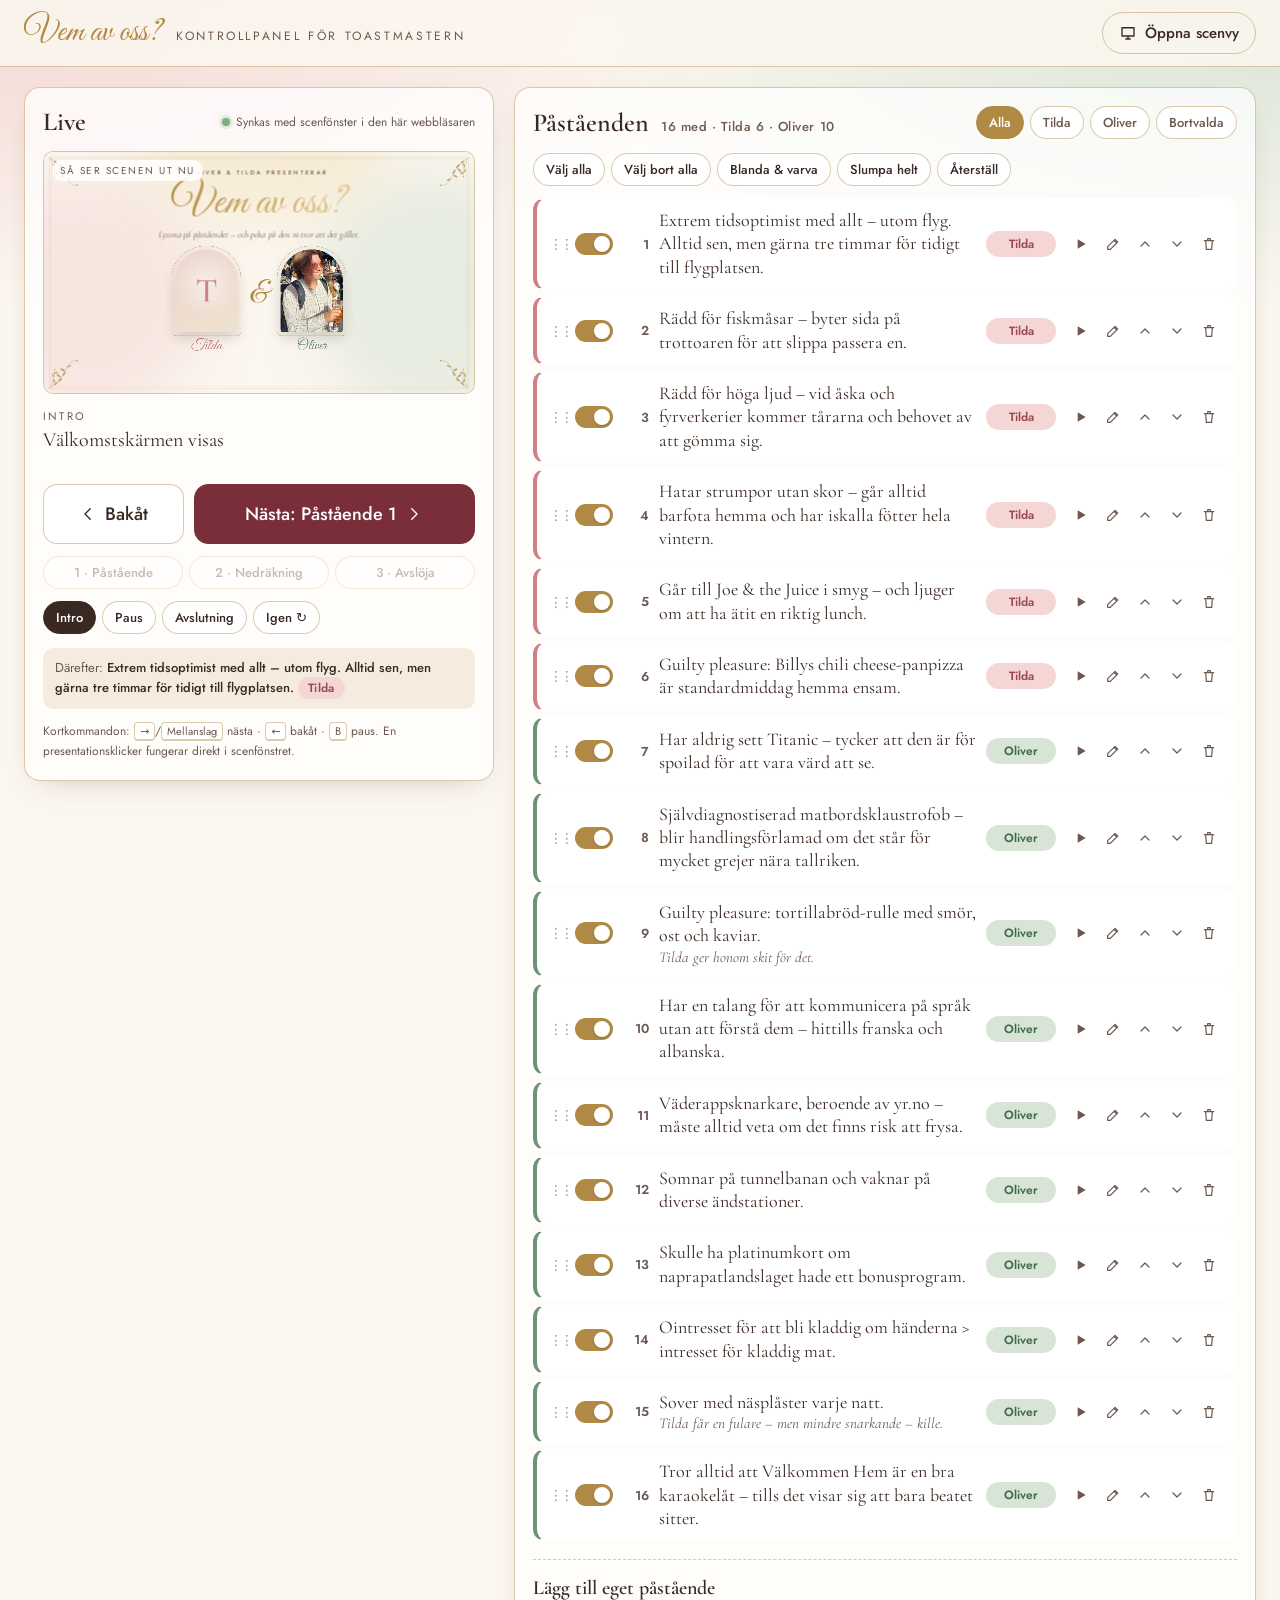
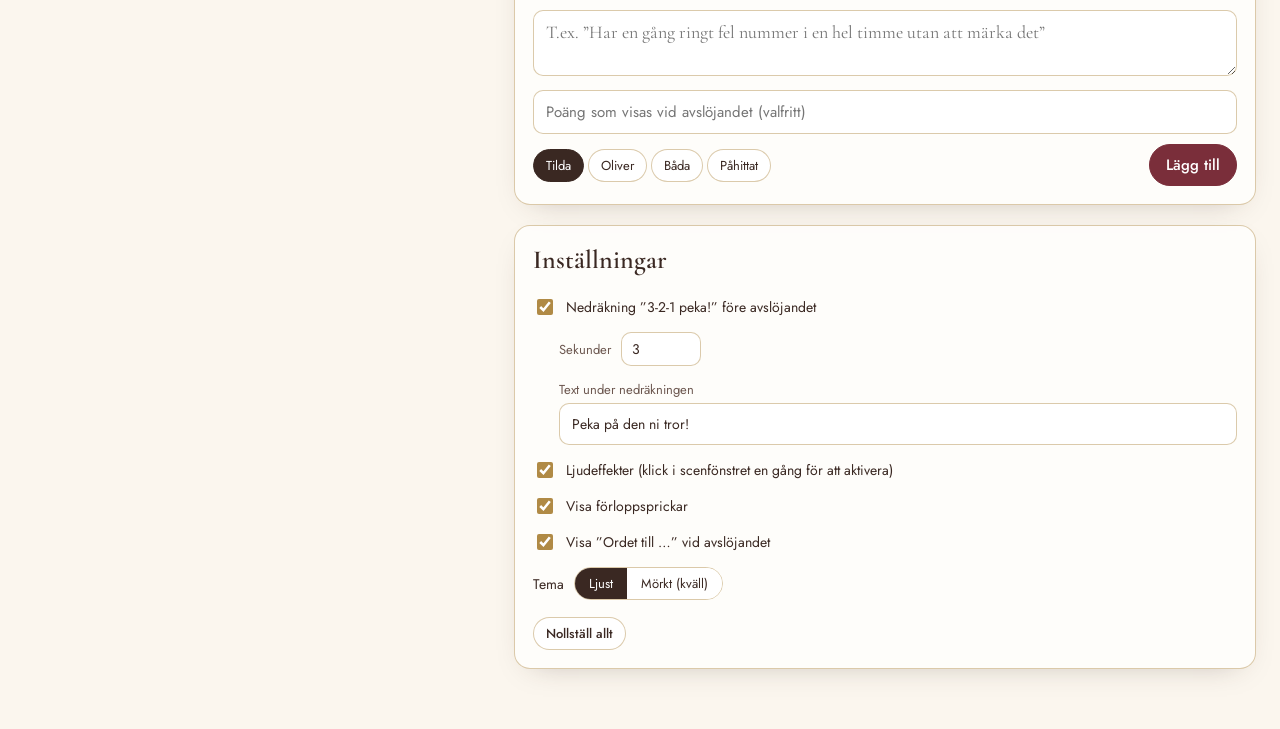
==== admin.html @ 4981a255 "Bygg bröllopsleken "Vem av oss?" med scenvy och kontrollpanel Statisk sajt utan byggsteg: - Scenvy (" ====
<!doctype html>
<html lang="sv">
<head>
  <meta charset="utf-8">
  <meta name="viewport" content="width=device-width, initial-scale=1">
  <title>Vem av oss? – Kontrollpanel</title>
  <link rel="icon" href="assets/favicon.svg" type="image/svg+xml">
  <link rel="stylesheet" href="css/base.css">
  <link rel="stylesheet" href="css/admin.css">
</head>
<body class="admin">

  <header class="bar">
    <div class="brand">
      <span class="script">Vem av oss?</span>
      <span class="sub">Kontrollpanel för toastmastern</span>
    </div>
    <div class="bar-actions">
      <button class="btn ghost" id="open-stage" title="Öppnar scenvyn i ett nytt fönster – dra det till projektorn och tryck F">
        <svg viewBox="0 0 24 24"><path d="M4 5h16v11H4zM9 20h6M12 16v4"/></svg>Öppna scenvy
      </button>
    </div>
  </header>

  <main class="layout">

    <!-- ========== Livestyrning ========== -->
    <section class="panel live">
      <div class="panel-head">
        <h2>Live</h2>
        <span class="status" id="status"></span>
      </div>

      <div class="preview-wrap" id="preview-wrap">
        <iframe id="preview" src="stage.html?preview=1" title="Förhandsvisning av scenen" tabindex="-1"></iframe>
        <span class="preview-label">Så ser scenen ut nu</span>
      </div>

      <div class="now" id="now"></div>

      <div class="controls">
        <button class="btn big" id="prev" title="Föregående (←)">
          <svg viewBox="0 0 24 24"><path d="M15 5l-7 7 7 7"/></svg>Bakåt
        </button>
        <button class="btn big primary" id="next" title="Nästa (→ eller mellanslag)">
          <span id="next-label">Nästa</span><svg viewBox="0 0 24 24"><path d="M9 5l7 7-7 7"/></svg>
        </button>
      </div>

      <div class="phases" id="phases">
        <button class="chip" data-phase="ask">1 · Påstående</button>
        <button class="chip" data-phase="vote" id="phase-vote">2 · Nedräkning</button>
        <button class="chip" data-phase="reveal">3 · Avslöja</button>
      </div>

      <div class="screens">
        <button class="btn small" data-screen="intro">Intro</button>
        <button class="btn small" id="pause-btn">Paus</button>
        <button class="btn small" data-screen="outro">Avslutning</button>
        <button class="btn small" id="replay" title="Spela upp nedräkning/konfetti igen">Igen ↻</button>
      </div>

      <div class="upnext" id="upnext"></div>

      <p class="keys">
        Kortkommandon: <kbd>→</kbd>/<kbd>Mellanslag</kbd> nästa · <kbd>←</kbd> bakåt · <kbd>B</kbd> paus.
        En presentationsklicker fungerar direkt i scenfönstret.
      </p>
    </section>

    <!-- ========== Påståenden ========== -->
    <section class="panel list-panel">
      <div class="panel-head">
        <h2>Påståenden <span class="count" id="count"></span></h2>
        <div class="filters" id="filters">
          <button class="chip on" data-filter="all">Alla</button>
          <button class="chip" data-filter="tilda">Tilda</button>
          <button class="chip" data-filter="oliver">Oliver</button>
          <button class="chip" data-filter="off">Bortvalda</button>
        </div>
      </div>

      <div class="toolbar">
        <button class="btn small" data-bulk="all-on">Välj alla</button>
        <button class="btn small" data-bulk="all-off">Välj bort alla</button>
        <button class="btn small" data-bulk="interleave" title="Slumpa ordningen men varva Tilda och Oliver">Blanda &amp; varva</button>
        <button class="btn small" data-bulk="shuffle">Slumpa helt</button>
        <button class="btn small danger" data-bulk="reset" title="Återställ listan till originalpåståendena">Återställ</button>
      </div>

      <ol class="list" id="list"></ol>

      <form class="add" id="add-form" autocomplete="off">
        <h3>Lägg till eget påstående</h3>
        <textarea id="add-text" rows="2" placeholder="T.ex. ”Har en gång ringt fel nummer i en hel timme utan att märka det”" required></textarea>
        <input id="add-punch" type="text" placeholder="Poäng som visas vid avslöjandet (valfritt)">
        <div class="add-row">
          <div class="who-picker" id="add-who">
            <label><input type="radio" name="who" value="tilda" checked><span>Tilda</span></label>
            <label><input type="radio" name="who" value="oliver"><span>Oliver</span></label>
            <label><input type="radio" name="who" value="both"><span>Båda</span></label>
            <label><input type="radio" name="who" value="none"><span>Påhittat</span></label>
          </div>
          <button class="btn primary" type="submit">Lägg till</button>
        </div>
      </form>
    </section>

    <!-- ========== Inställningar ========== -->
    <section class="panel settings">
      <div class="panel-head"><h2>Inställningar</h2></div>
      <label class="row"><input type="checkbox" data-setting="countdown"> <span>Nedräkning ”3-2-1 peka!” före avslöjandet</span></label>
      <label class="row indent"><span>Sekunder</span> <input type="number" min="1" max="10" data-setting="countdownSeconds"></label>
      <label class="row indent col"><span>Text under nedräkningen</span> <input type="text" data-setting="votePrompt"></label>
      <label class="row"><input type="checkbox" data-setting="sound"> <span>Ljudeffekter (klick i scenfönstret en gång för att aktivera)</span></label>
      <label class="row"><input type="checkbox" data-setting="showProgress"> <span>Visa förloppsprickar</span></label>
      <label class="row"><input type="checkbox" data-setting="showMicCue"> <span>Visa ”Ordet till …” vid avslöjandet</span></label>
      <div class="row">
        <span>Tema</span>
        <div class="seg" id="theme">
          <button data-theme="light">Ljust</button>
          <button data-theme="dark">Mörkt (kväll)</button>
        </div>
      </div>
      <button class="btn small danger" id="reset-all">Nollställ allt</button>
    </section>
  </main>

  <template id="row-tpl">
    <li class="item" draggable="true">
      <span class="grip" title="Dra för att flytta">⋮⋮</span>
      <label class="toggle" title="Med i showen?"><input type="checkbox"><span></span></label>
      <span class="num"></span>
      <div class="body">
        <div class="text" spellcheck="false"></div>
        <div class="punch" spellcheck="false"></div>
      </div>
      <button class="who" title="Klicka för att ändra svar"></button>
      <div class="acts">
        <button class="icon go" title="Visa på scenen nu"><svg viewBox="0 0 24 24"><path d="M7 5l12 7-12 7z"/></svg></button>
        <button class="icon edit" title="Redigera"><svg viewBox="0 0 24 24"><path d="M4 20h4L19 9l-4-4L4 16zM13.5 6.5l4 4"/></svg></button>
        <button class="icon up" title="Flytta upp"><svg viewBox="0 0 24 24"><path d="M6 15l6-6 6 6"/></svg></button>
        <button class="icon down" title="Flytta ner"><svg viewBox="0 0 24 24"><path d="M6 9l6 6 6-6"/></svg></button>
        <button class="icon del" title="Ta bort"><svg viewBox="0 0 24 24"><path d="M5 7h14M10 7V4h4v3M7 7l1 13h8l1-13"/></svg></button>
      </div>
    </li>
  </template>

  <script src="js/data.js"></script>
  <script src="js/store.js"></script>
  <script src="js/admin.js"></script>
</body>
</html>
---- css/base.css ----
/* ---------- Typsnitt (lokala, så att allt funkar utan internet) ---------- */
@font-face { font-family: 'Cormorant Garamond'; src: url('../fonts/cormorant-garamond-latin-400-normal.woff2') format('woff2'); font-weight: 400; font-style: normal; font-display: swap; }
@font-face { font-family: 'Cormorant Garamond'; src: url('../fonts/cormorant-garamond-latin-500-normal.woff2') format('woff2'); font-weight: 500; font-style: normal; font-display: swap; }
@font-face { font-family: 'Cormorant Garamond'; src: url('../fonts/cormorant-garamond-latin-600-normal.woff2') format('woff2'); font-weight: 600; font-style: normal; font-display: swap; }
@font-face { font-family: 'Cormorant Garamond'; src: url('../fonts/cormorant-garamond-latin-400-italic.woff2') format('woff2'); font-weight: 400; font-style: italic; font-display: swap; }
@font-face { font-family: 'Cormorant Garamond'; src: url('../fonts/cormorant-garamond-latin-500-italic.woff2') format('woff2'); font-weight: 500; font-style: italic; font-display: swap; }
@font-face { font-family: 'Great Vibes'; src: url('../fonts/great-vibes-latin-400-normal.woff2') format('woff2'); font-weight: 400; font-style: normal; font-display: swap; }
@font-face { font-family: 'Jost'; src: url('../fonts/jost-latin-400-normal.woff2') format('woff2'); font-weight: 400; font-style: normal; font-display: swap; }
@font-face { font-family: 'Jost'; src: url('../fonts/jost-latin-500-normal.woff2') format('woff2'); font-weight: 500; font-style: normal; font-display: swap; }
@font-face { font-family: 'Jost'; src: url('../fonts/jost-latin-600-normal.woff2') format('woff2'); font-weight: 600; font-style: normal; font-display: swap; }

/* ---------- Färger ---------- */
:root {
  --serif: 'Cormorant Garamond', 'Cormorant', Georgia, 'Times New Roman', serif;
  --script: 'Great Vibes', 'Snell Roundhand', 'Brush Script MT', cursive;
  --sans: 'Jost', 'Avenir Next', 'Segoe UI', system-ui, sans-serif;

  --ivory: #fbf6ee;
  --paper: #f5ecdf;
  --paper-2: #efe2d0;
  --ink: #3a2822;
  --ink-soft: #6d5850;
  --ink-faint: #a8958a;
  --wine: #7a2e3a;
  --gold: #b08a45;
  --gold-2: #d9bb7f;
  --gold-3: #f1dfb4;
  --line: rgba(176, 138, 69, 0.45);

  --tilda: #cf7f86;        /* rosa/blush */
  --tilda-soft: #f4d7d5;
  --oliver: #6f917a;       /* salvia/eukalyptus */
  --oliver-soft: #d8e4d6;

  --bg: var(--ivory);
  --bg-2: var(--paper);
  --text: var(--ink);
  --text-soft: var(--ink-soft);
  --accent: var(--wine);
  color-scheme: light;
}

/* Mörkt kvällstema – aktiveras från kontrollpanelen */
:root[data-theme='dark'] {
  --bg: #24121a;
  --bg-2: #341a24;
  --paper: #3a1f2a;
  --paper-2: #4a2735;
  --text: #f6ead8;
  --text-soft: #d9c3aa;
  --ink-faint: #9c8474;
  --accent: #efc9a0;
  --gold: #d6b06a;
  --gold-2: #e8cc8f;
  --gold-3: #f6e6bd;
  --line: rgba(214, 176, 106, 0.5);
  --tilda: #e39aa0;
  --tilda-soft: #5a2d38;
  --oliver: #93b79c;
  --oliver-soft: #2f4236;
  color-scheme: dark;
}

*, *::before, *::after { box-sizing: border-box; }

html, body { margin: 0; padding: 0; }

body {
  background: var(--bg);
  color: var(--text);
  font-family: var(--sans);
  -webkit-font-smoothing: antialiased;
}

button { font: inherit; color: inherit; }

.script { font-family: var(--script); font-weight: 400; }
.serif { font-family: var(--serif); }

.gold-text {
  background: linear-gradient(100deg, var(--gold) 0%, var(--gold-2) 30%, var(--gold-3) 48%, var(--gold-2) 62%, var(--gold) 100%);
  background-size: 250% 100%;
  -webkit-background-clip: text;
  background-clip: text;
  color: transparent;
}
---- css/admin.css ----
.admin {
  min-height: 100vh;
  background:
    radial-gradient(1200px 500px at 0% 0%, var(--tilda-soft), transparent 60%),
    radial-gradient(1200px 500px at 100% 0%, var(--oliver-soft), transparent 60%),
    var(--ivory);
  background-attachment: fixed;
  font-size: 15px;
}

svg { width: 18px; height: 18px; fill: none; stroke: currentColor; stroke-width: 1.8; stroke-linecap: round; stroke-linejoin: round; flex: none; }

/* ---------- Toppbar ---------- */
.bar {
  position: sticky; top: 0; z-index: 10;
  display: flex; align-items: center; justify-content: space-between; gap: 16px;
  padding: 12px 24px;
  background: color-mix(in srgb, var(--ivory) 88%, transparent);
  backdrop-filter: blur(10px);
  border-bottom: 1px solid var(--line);
}
.brand { display: flex; align-items: baseline; gap: 14px; flex-wrap: wrap; }
.brand .script { font-size: 34px; color: var(--gold); line-height: 1; }
.brand .sub { font-size: 12px; letter-spacing: .22em; text-transform: uppercase; color: var(--ink-soft); }

/* ---------- Layout ---------- */
.layout {
  display: grid;
  grid-template-columns: minmax(380px, 470px) 1fr;
  grid-template-areas: 'live list' 'live settings';
  align-items: start;
  gap: 20px;
  padding: 20px 24px 60px;
  max-width: 1500px;
  margin: 0 auto;
}
.live { grid-area: live; position: sticky; top: 84px; align-self: start; }
.list-panel { grid-area: list; }
.settings { grid-area: settings; }
@media (max-width: 940px) {
  .layout { grid-template-columns: 1fr; grid-template-areas: 'live' 'list' 'settings'; padding: 16px; }
  .live { position: static; }
}

.panel {
  background: color-mix(in srgb, #fff 72%, transparent);
  border: 1px solid var(--line);
  border-radius: 16px;
  padding: 18px;
  box-shadow: 0 10px 30px -18px rgba(58, 40, 34, .35);
}
.panel-head { display: flex; align-items: center; justify-content: space-between; gap: 12px; flex-wrap: wrap; margin-bottom: 14px; }
h2 { margin: 0; font-family: var(--serif); font-weight: 600; font-size: 26px; color: var(--ink); }
h2 .count { font-family: var(--sans); font-size: 13px; font-weight: 500; color: var(--ink-soft); margin-left: 6px; letter-spacing: .04em; }
h3 { margin: 0 0 10px; font-family: var(--serif); font-size: 20px; font-weight: 600; }

/* ---------- Knappar ---------- */
.btn {
  display: inline-flex; align-items: center; justify-content: center; gap: 8px;
  border: 1px solid var(--line);
  background: #fff;
  color: var(--ink);
  border-radius: 999px;
  padding: 9px 16px;
  font-weight: 500;
  cursor: pointer;
  transition: background .15s, border-color .15s, transform .08s, box-shadow .15s;
}
.btn:hover { border-color: var(--gold); background: var(--gold-3); }
.btn:active { transform: translateY(1px); }
.btn.primary { background: var(--wine); color: #fff; border-color: var(--wine); }
.btn.primary:hover { background: #8e3947; }
.btn.ghost { background: transparent; }
.btn.small { padding: 6px 12px; font-size: 13px; }
.btn.big { padding: 16px 20px; font-size: 18px; border-radius: 14px; }
.btn.danger:hover { background: #f6dcdc; border-color: #c46b6b; color: #8b2b2b; }
.btn.on { background: var(--ink); color: #fff; border-color: var(--ink); }

.chip {
  border: 1px solid var(--line);
  background: #fff;
  border-radius: 999px;
  padding: 6px 12px;
  font-size: 13px;
  font-weight: 500;
  cursor: pointer;
  color: var(--ink-soft);
}
.chip:hover { border-color: var(--gold); }
.chip.on { background: var(--gold); border-color: var(--gold); color: #fff; }
.chip:disabled { opacity: .4; cursor: not-allowed; }

kbd { font-family: var(--sans); font-size: 11px; border: 1px solid var(--line); border-bottom-width: 2px; border-radius: 4px; padding: 0 5px; background: #fff; }

/* ---------- Live ---------- */
.status { font-size: 12px; color: var(--ink-soft); display: inline-flex; align-items: center; gap: 6px; }
.status::before { content: ''; width: 8px; height: 8px; border-radius: 50%; background: #7bb07f; box-shadow: 0 0 0 3px #7bb07f33; }

.preview-wrap {
  position: relative;
  width: 100%;
  aspect-ratio: 16 / 9;
  border-radius: 10px;
  overflow: hidden;
  border: 1px solid var(--line);
  background: var(--ivory);
}
.preview-wrap iframe {
  position: absolute; left: 0; top: 0;
  width: 1600px; height: 900px;
  border: 0;
  transform-origin: 0 0;
  pointer-events: none;
}
.preview-label {
  position: absolute; left: 8px; top: 8px;
  font-size: 10px; letter-spacing: .15em; text-transform: uppercase;
  background: rgba(255,255,255,.85); color: var(--ink-soft);
  padding: 3px 8px; border-radius: 999px;
}

.now { margin: 14px 0 12px; min-height: 64px; }
.now .label { font-size: 11px; letter-spacing: .2em; text-transform: uppercase; color: var(--ink-soft); display: flex; gap: 8px; align-items: center; }
.now .q { font-family: var(--serif); font-size: 20px; line-height: 1.25; margin-top: 4px; }
.now .ans { display: inline-flex; align-items: center; gap: 6px; font-size: 13px; margin-top: 6px; color: var(--ink-soft); }

.controls { display: grid; grid-template-columns: 1fr 2fr; gap: 10px; }
.phases { display: flex; gap: 6px; margin-top: 12px; }
.phases .chip { flex: 1; }
.screens { display: flex; flex-wrap: wrap; gap: 6px; margin-top: 12px; }

.upnext {
  margin-top: 14px;
  padding: 10px 12px;
  border-radius: 10px;
  background: var(--paper);
  font-size: 13px;
  color: var(--ink-soft);
}
.upnext b { color: var(--ink); font-weight: 500; }
.keys { font-size: 12px; color: var(--ink-soft); margin: 12px 0 0; line-height: 1.7; }

/* Svarsetikett */
.tag { display: inline-flex; align-items: center; border-radius: 999px; padding: 2px 10px; font-size: 12px; font-weight: 600; letter-spacing: .03em; }
.tag.tilda  { background: var(--tilda-soft);  color: #9b4a52; }
.tag.oliver { background: var(--oliver-soft); color: #3f6a4c; }
.tag.both   { background: var(--gold-3); color: #7a5a1f; }
.tag.none   { background: #e9e2dc; color: #6a5a52; }

/* ---------- Lista ---------- */
.filters { display: flex; gap: 6px; flex-wrap: wrap; }
.toolbar { display: flex; gap: 6px; flex-wrap: wrap; margin-bottom: 12px; }

.list { list-style: none; margin: 0; padding: 0; display: flex; flex-direction: column; gap: 6px; }
.item {
  display: grid;
  grid-template-columns: 16px 38px 26px 1fr auto auto;
  align-items: center;
  gap: 10px;
  padding: 10px 12px;
  border-radius: 12px;
  background: #fff;
  border: 1px solid transparent;
  border-left: 4px solid var(--c, var(--line));
  transition: background .15s, opacity .15s, border-color .15s;
}
.item[data-who='tilda']  { --c: var(--tilda); }
.item[data-who='oliver'] { --c: var(--oliver); }
.item[data-who='both']   { --c: var(--gold); }
.item[data-who='none']   { --c: #b9aca3; }
.item:hover { border-color: var(--line); border-left-color: var(--c); }
.item.off { opacity: .45; background: transparent; }
.item.off .num { visibility: hidden; }
.item.live { background: var(--gold-3); border-color: var(--gold); border-left-color: var(--c); box-shadow: 0 0 0 2px var(--gold-2); }
.item.done:not(.live) .text { color: var(--ink-soft); }
.item.done:not(.live) .num::after { content: ' ✓'; color: #7bb07f; }
.item.dragging { opacity: .3; }
.item.drop-before { box-shadow: 0 -3px 0 var(--gold); }

.grip { cursor: grab; color: var(--ink-faint); letter-spacing: -3px; font-size: 14px; user-select: none; }
.num { font-size: 13px; font-weight: 600; color: var(--ink-soft); text-align: right; white-space: nowrap; }
.body { min-width: 0; }
.text { font-family: var(--serif); font-size: 18px; line-height: 1.3; outline: none; border-radius: 6px; }
.punch { font-family: var(--serif); font-style: italic; font-size: 15px; color: var(--ink-soft); outline: none; border-radius: 6px; }
.punch:empty { display: none; }
.item.editing .punch:empty { display: block; }
.item.editing .punch:empty::before { content: 'Poäng vid avslöjandet (valfritt)'; color: var(--ink-faint); }
.item.editing .text, .item.editing .punch { background: var(--ivory); box-shadow: 0 0 0 1px var(--gold); padding: 2px 6px; margin: 2px 0; }

.who {
  border: 0; cursor: pointer;
  border-radius: 999px;
  padding: 4px 12px;
  font-size: 12px; font-weight: 600;
  min-width: 70px;
}
.who[data-who='tilda']  { background: var(--tilda-soft);  color: #9b4a52; }
.who[data-who='oliver'] { background: var(--oliver-soft); color: #3f6a4c; }
.who[data-who='both']   { background: var(--gold-3); color: #7a5a1f; }
.who[data-who='none']   { background: #e9e2dc; color: #6a5a52; }

.acts { display: flex; gap: 2px; }
.icon {
  width: 30px; height: 30px;
  display: grid; place-items: center;
  border: 0; background: transparent; border-radius: 8px;
  color: var(--ink-soft); cursor: pointer;
}
.icon:hover { background: var(--paper); color: var(--ink); }
.icon.go:hover { background: var(--wine); color: #fff; }
.icon.del:hover { background: #f6dcdc; color: #8b2b2b; }
.icon svg { width: 16px; height: 16px; }
.icon.go svg { fill: currentColor; stroke: none; }
.item.editing .icon.edit { background: var(--gold); color: #fff; }

/* Av/på-knapp */
.toggle { position: relative; width: 38px; height: 22px; cursor: pointer; }
.toggle input { position: absolute; opacity: 0; }
.toggle span { position: absolute; inset: 0; border-radius: 999px; background: #d9cfc6; transition: background .2s; }
.toggle span::after { content: ''; position: absolute; left: 3px; top: 3px; width: 16px; height: 16px; border-radius: 50%; background: #fff; box-shadow: 0 1px 2px rgba(0,0,0,.2); transition: transform .2s var(--ease, ease); }
.toggle input:checked + span { background: var(--gold); }
.toggle input:checked + span::after { transform: translateX(16px); }
.toggle input:focus-visible + span { outline: 2px solid var(--wine); outline-offset: 2px; }

@media (max-width: 640px) {
  .item { grid-template-columns: 38px 1fr auto; grid-template-areas: 'tog body who' 'tog acts acts'; }
  .grip, .num { display: none; }
  .toggle { grid-area: tog; }
  .body { grid-area: body; }
  .who { grid-area: who; }
  .acts { grid-area: acts; justify-content: flex-end; }
}

/* Lägg till */
.add { margin-top: 18px; padding-top: 16px; border-top: 1px dashed var(--line); }
.add textarea, .add input[type=text], .settings input[type=text], .settings input[type=number] {
  width: 100%;
  font: inherit;
  border: 1px solid var(--line);
  border-radius: 10px;
  padding: 10px 12px;
  background: #fff;
  color: var(--ink);
}
.add textarea { font-family: var(--serif); font-size: 18px; resize: vertical; }
.add input[type=text] { margin-top: 8px; }
.add textarea:focus, .add input:focus, .settings input:focus { outline: 2px solid var(--gold-2); border-color: var(--gold); }
.add-row { display: flex; justify-content: space-between; align-items: center; gap: 10px; margin-top: 10px; flex-wrap: wrap; }

.who-picker { display: flex; gap: 4px; flex-wrap: wrap; }
.who-picker input { position: absolute; opacity: 0; }
.who-picker span { display: inline-block; border: 1px solid var(--line); border-radius: 999px; padding: 6px 12px; font-size: 13px; cursor: pointer; background: #fff; }
.who-picker input:checked + span { background: var(--ink); color: #fff; border-color: var(--ink); }
.who-picker input:focus-visible + span { outline: 2px solid var(--gold); }

/* ---------- Inställningar ---------- */
.settings .row { display: flex; align-items: center; gap: 10px; padding: 7px 0; font-size: 14px; }
.settings .row.indent { padding-left: 26px; }
.settings .row.col { flex-direction: column; align-items: stretch; gap: 4px; }
.settings .row.indent span { color: var(--ink-soft); font-size: 13px; }
.settings input[type=number] { width: 80px; padding: 6px 10px; }
.settings input[type=checkbox] { width: 16px; height: 16px; accent-color: var(--gold); }
.settings #reset-all { margin-top: 10px; }
.seg { display: inline-flex; border: 1px solid var(--line); border-radius: 999px; overflow: hidden; }
.seg button { border: 0; background: #fff; padding: 6px 14px; font-size: 13px; cursor: pointer; }
.seg button.on { background: var(--ink); color: #fff; }

.toast {
  position: fixed; left: 50%; bottom: 24px; transform: translate(-50%, 20px);
  background: var(--ink); color: #fff; padding: 10px 18px; border-radius: 999px; font-size: 14px;
  opacity: 0; transition: all .25s ease; pointer-events: none; z-index: 50;
}
.toast.on { opacity: 1; transform: translate(-50%, 0); }
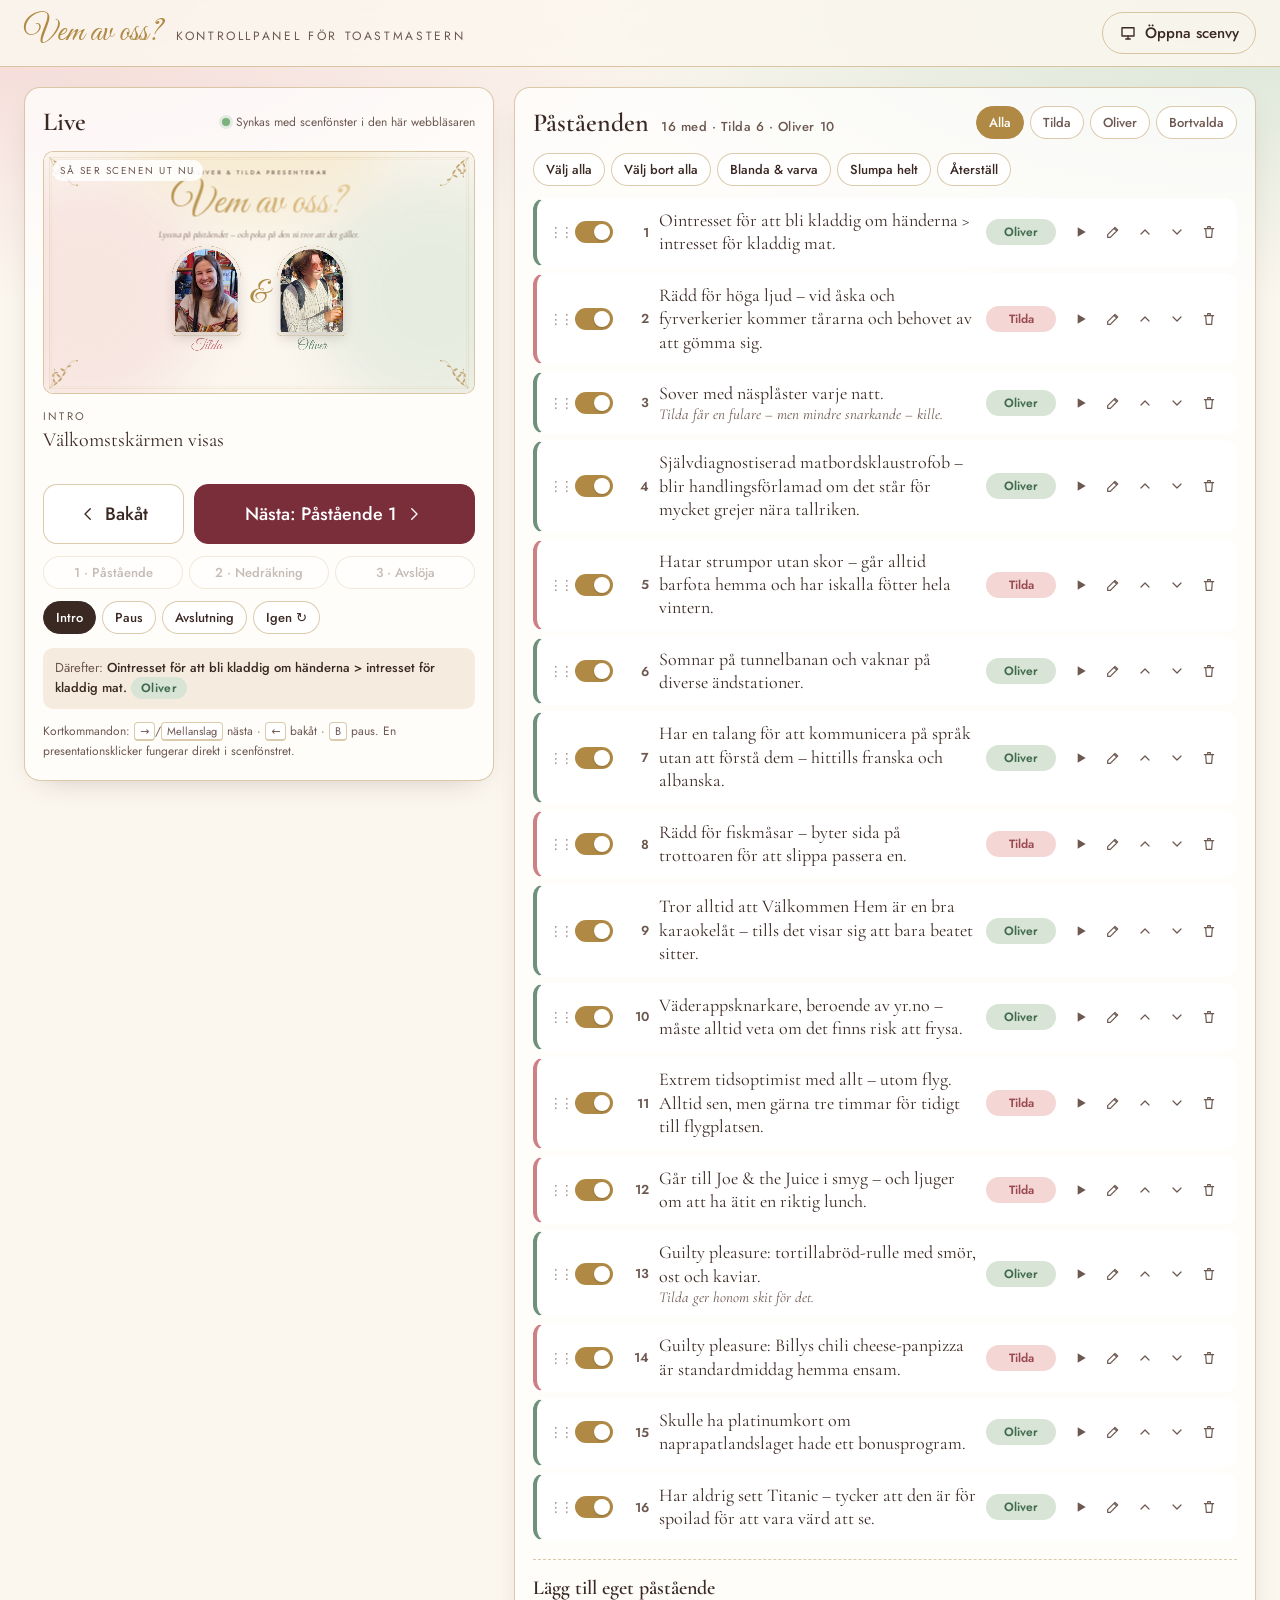
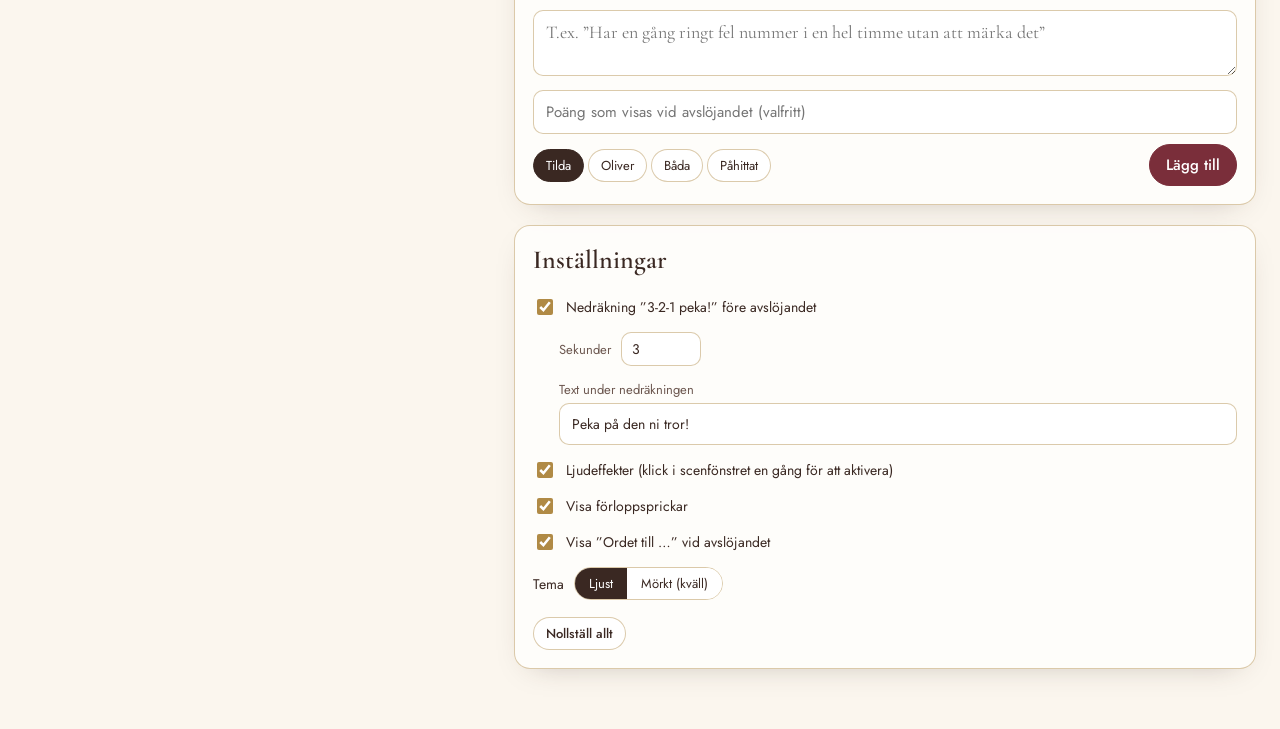
==== commit 36c400ba: "Slumpa ordningen på påståendena som standard Första gången sidan öppnas blandas påståendena, varvat " ====
--- a/admin.html
+++ b/admin.html
@@ -85,7 +85,7 @@
         <button class="btn small" data-bulk="all-off">Välj bort alla</button>
         <button class="btn small" data-bulk="interleave" title="Slumpa ordningen men varva Tilda och Oliver">Blanda &amp; varva</button>
         <button class="btn small" data-bulk="shuffle">Slumpa helt</button>
-        <button class="btn small danger" data-bulk="reset" title="Återställ listan till originalpåståendena">Återställ</button>
+        <button class="btn small danger" data-bulk="reset" title="Återställ listan till originalpåståendena i en ny slumpad ordning">Återställ</button>
       </div>
 
       <ol class="list" id="list"></ol>
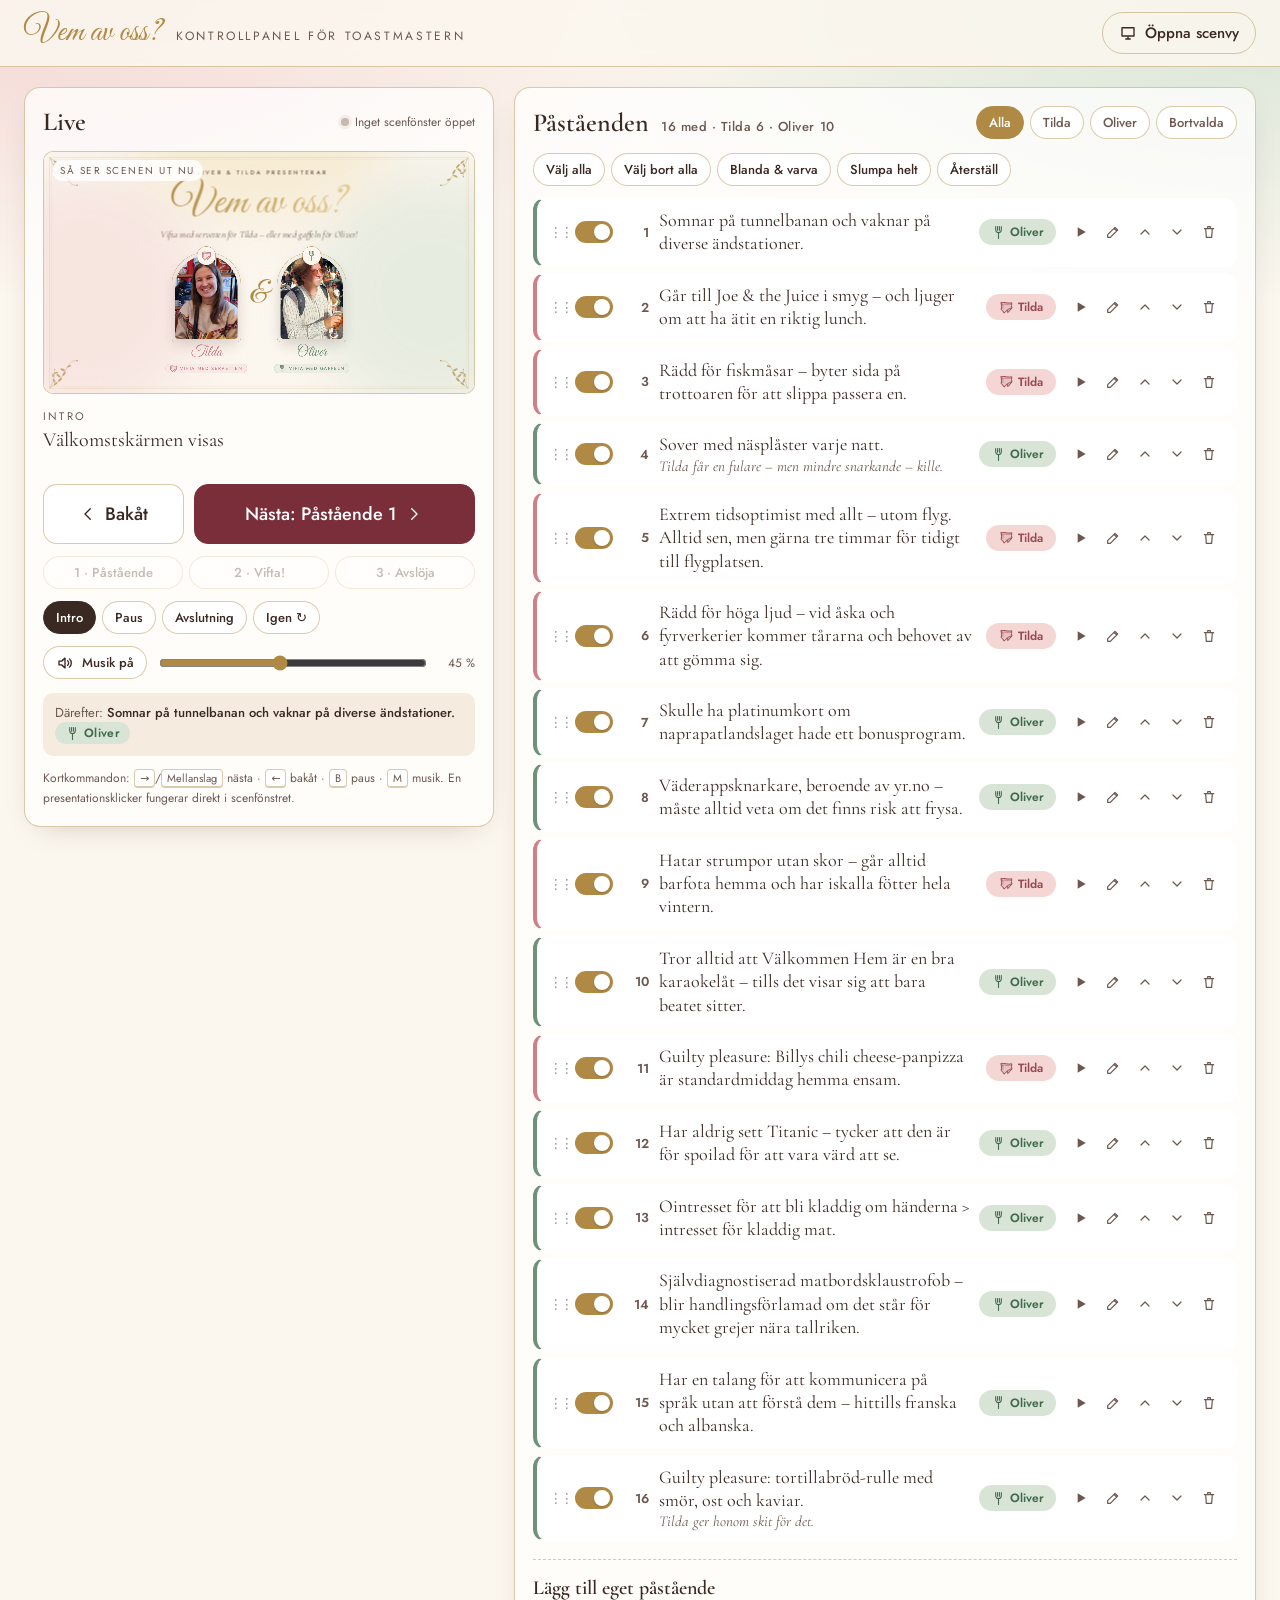
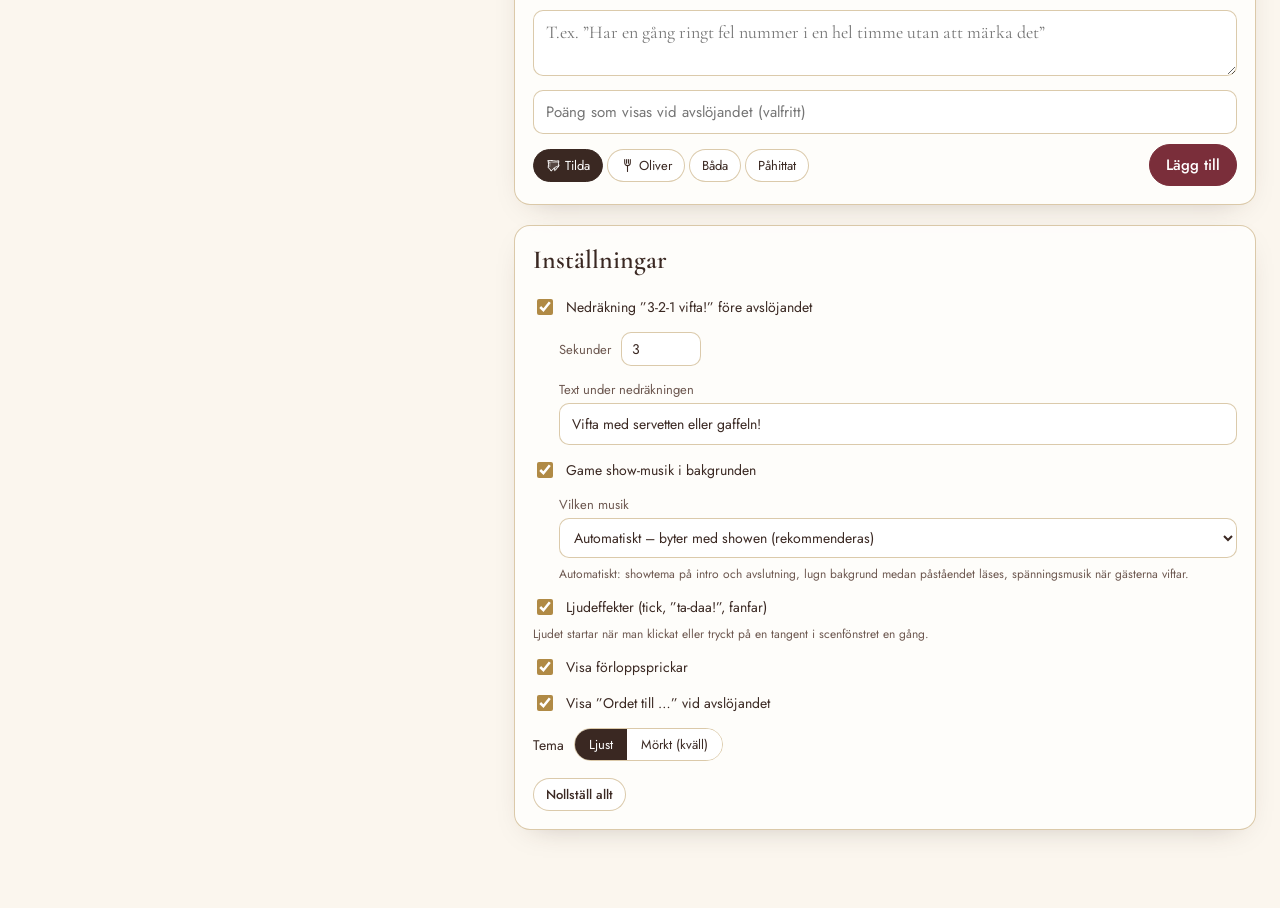
==== commit 365427be: "Servett och gaffel i stället för att peka, plus game show-musik Gästerna viftar nu med servetten (Ti" ====
--- a/admin.html
+++ b/admin.html
@@ -49,7 +49,7 @@
 
       <div class="phases" id="phases">
         <button class="chip" data-phase="ask">1 · Påstående</button>
-        <button class="chip" data-phase="vote" id="phase-vote">2 · Nedräkning</button>
+        <button class="chip" data-phase="vote" id="phase-vote">2 · Vifta!</button>
         <button class="chip" data-phase="reveal">3 · Avslöja</button>
       </div>
 
@@ -60,10 +60,19 @@
         <button class="btn small" id="replay" title="Spela upp nedräkning/konfetti igen">Igen ↻</button>
       </div>
 
+      <div class="music-row">
+        <button class="btn small" id="music-btn" title="Slå av/på musiken (M)">
+          <svg viewBox="0 0 24 24"><use href="#speaker"/></svg><span id="music-label">Musik</span>
+        </button>
+        <input type="range" id="music-vol" min="0" max="100" step="5" aria-label="Musikvolym">
+        <span class="vol-val" id="music-vol-val"></span>
+      </div>
+      <div class="audio-warn" id="audio-warn" hidden></div>
+
       <div class="upnext" id="upnext"></div>
 
       <p class="keys">
-        Kortkommandon: <kbd>→</kbd>/<kbd>Mellanslag</kbd> nästa · <kbd>←</kbd> bakåt · <kbd>B</kbd> paus.
+        Kortkommandon: <kbd>→</kbd>/<kbd>Mellanslag</kbd> nästa · <kbd>←</kbd> bakåt · <kbd>B</kbd> paus · <kbd>M</kbd> musik.
         En presentationsklicker fungerar direkt i scenfönstret.
       </p>
     </section>
@@ -96,8 +105,8 @@
         <input id="add-punch" type="text" placeholder="Poäng som visas vid avslöjandet (valfritt)">
         <div class="add-row">
           <div class="who-picker" id="add-who">
-            <label><input type="radio" name="who" value="tilda" checked><span>Tilda</span></label>
-            <label><input type="radio" name="who" value="oliver"><span>Oliver</span></label>
+            <label><input type="radio" name="who" value="tilda" checked><span><svg viewBox="0 0 24 24"><use href="#napkin"/></svg>Tilda</span></label>
+            <label><input type="radio" name="who" value="oliver"><span><svg viewBox="0 0 24 24"><use href="#fork"/></svg>Oliver</span></label>
             <label><input type="radio" name="who" value="both"><span>Båda</span></label>
             <label><input type="radio" name="who" value="none"><span>Påhittat</span></label>
           </div>
@@ -109,10 +118,21 @@
     <!-- ========== Inställningar ========== -->
     <section class="panel settings">
       <div class="panel-head"><h2>Inställningar</h2></div>
-      <label class="row"><input type="checkbox" data-setting="countdown"> <span>Nedräkning ”3-2-1 peka!” före avslöjandet</span></label>
+      <label class="row"><input type="checkbox" data-setting="countdown"> <span>Nedräkning ”3-2-1 vifta!” före avslöjandet</span></label>
       <label class="row indent"><span>Sekunder</span> <input type="number" min="1" max="10" data-setting="countdownSeconds"></label>
       <label class="row indent col"><span>Text under nedräkningen</span> <input type="text" data-setting="votePrompt"></label>
-      <label class="row"><input type="checkbox" data-setting="sound"> <span>Ljudeffekter (klick i scenfönstret en gång för att aktivera)</span></label>
+      <label class="row"><input type="checkbox" data-setting="music"> <span>Game show-musik i bakgrunden</span></label>
+      <label class="row indent col"><span>Vilken musik</span>
+        <select data-setting="musicMode">
+          <option value="auto">Automatiskt – byter med showen (rekommenderas)</option>
+          <option value="theme">Showtemat hela tiden</option>
+          <option value="bed">Lugn bakgrund hela tiden</option>
+          <option value="tension">Spänningsmusik hela tiden</option>
+        </select>
+      </label>
+      <p class="hint-text indent">Automatiskt: showtema på intro och avslutning, lugn bakgrund medan påståendet läses, spänningsmusik när gästerna viftar.</p>
+      <label class="row"><input type="checkbox" data-setting="sound"> <span>Ljudeffekter (tick, ”ta-daa!”, fanfar)</span></label>
+      <p class="hint-text">Ljudet startar när man klickat eller tryckt på en tangent i scenfönstret en gång.</p>
       <label class="row"><input type="checkbox" data-setting="showProgress"> <span>Visa förloppsprickar</span></label>
       <label class="row"><input type="checkbox" data-setting="showMicCue"> <span>Visa ”Ordet till …” vid avslöjandet</span></label>
       <div class="row">
@@ -125,6 +145,28 @@
       <button class="btn small danger" id="reset-all">Nollställ allt</button>
     </section>
   </main>
+
+  <svg width="0" height="0" style="position:absolute" aria-hidden="true">
+    <defs>
+      <symbol id="fork" viewBox="0 0 24 24">
+        <g fill="none" stroke="currentColor" stroke-width="1.7" stroke-linecap="round" stroke-linejoin="round">
+          <path d="M7.5 2.5v5.2a4.5 4.5 0 0 0 9 0V2.5"/><path d="M10.5 2.5v6"/><path d="M13.5 2.5v6"/><path d="M12 12.2v9.3"/>
+        </g>
+      </symbol>
+      <symbol id="napkin" viewBox="0 0 24 24">
+        <g fill="none" stroke="currentColor" stroke-linecap="round" stroke-linejoin="round">
+          <path d="M3.5 4.5c2.9-.7 5.7-.7 8.5 0s5.6.7 8.5 0c-.6 2.8-.6 5.6 0 8.4-2.9.2-5.3 1.4-7.4 3.4L8 21c-.8-2.6-2.4-4.4-4.5-5.4.7-3.7.7-7.4 0-11.1z" fill="currentColor" fill-opacity=".14" stroke-width="1.6"/>
+          <path d="M20.5 12.9c-1.6 2.8-3.8 5.2-6.6 7.2-.3-1.4-.6-2.7-.8-3.8" stroke-width="1.6" fill="currentColor" fill-opacity=".3"/>
+          <path d="M6 7c2-.4 4-.4 6 0s4 .4 6 0M6 7c.4 2.4.4 4.8 0 7.2" stroke-width="1.1" stroke-dasharray=".1 1.9"/>
+        </g>
+      </symbol>
+      <symbol id="speaker" viewBox="0 0 24 24">
+        <g fill="none" stroke="currentColor" stroke-width="1.8" stroke-linecap="round" stroke-linejoin="round">
+          <path d="M4 9.5h3.5L12 5.5v13l-4.5-4H4z"/><path d="M15.5 9a4 4 0 0 1 0 6M18 6.5a7.5 7.5 0 0 1 0 11"/>
+        </g>
+      </symbol>
+    </defs>
+  </svg>
 
   <template id="row-tpl">
     <li class="item" draggable="true">
--- a/css/admin.css
+++ b/css/admin.css
@@ -271,3 +271,36 @@
   opacity: 0; transition: all .25s ease; pointer-events: none; z-index: 50;
 }
 .toast.on { opacity: 1; transform: translate(-50%, 0); }
+
+/* ---------- Servett/gaffel-ikoner ---------- */
+.tag svg, .who svg, .who-picker svg { width: 15px; height: 15px; margin-right: 4px; vertical-align: -3px; }
+.who { display: inline-flex; align-items: center; justify-content: center; }
+
+/* ---------- Musik ---------- */
+.music-row { display: flex; align-items: center; gap: 10px; margin-top: 12px; }
+.music-row input[type=range] { flex: 1; accent-color: var(--gold); }
+.music-row .vol-val { font-size: 12px; color: var(--ink-soft); min-width: 36px; text-align: right; }
+#music-btn.off { opacity: .6; text-decoration: line-through; }
+.audio-warn {
+  margin-top: 10px;
+  padding: 8px 12px;
+  border-radius: 10px;
+  font-size: 13px;
+  background: #fbe9d3;
+  border: 1px solid #e6b877;
+  color: #7a4d12;
+}
+.status.off::before { background: #c9b8ab; box-shadow: 0 0 0 3px #c9b8ab33; }
+.status.warn::before { background: #e0a040; box-shadow: 0 0 0 3px #e0a04033; }
+.settings select {
+  width: 100%;
+  font: inherit;
+  font-size: 14px;
+  border: 1px solid var(--line);
+  border-radius: 10px;
+  padding: 8px 10px;
+  background: #fff;
+  color: var(--ink);
+}
+.hint-text { margin: 0 0 6px; font-size: 12px; color: var(--ink-soft); line-height: 1.5; }
+.hint-text.indent { padding-left: 26px; }
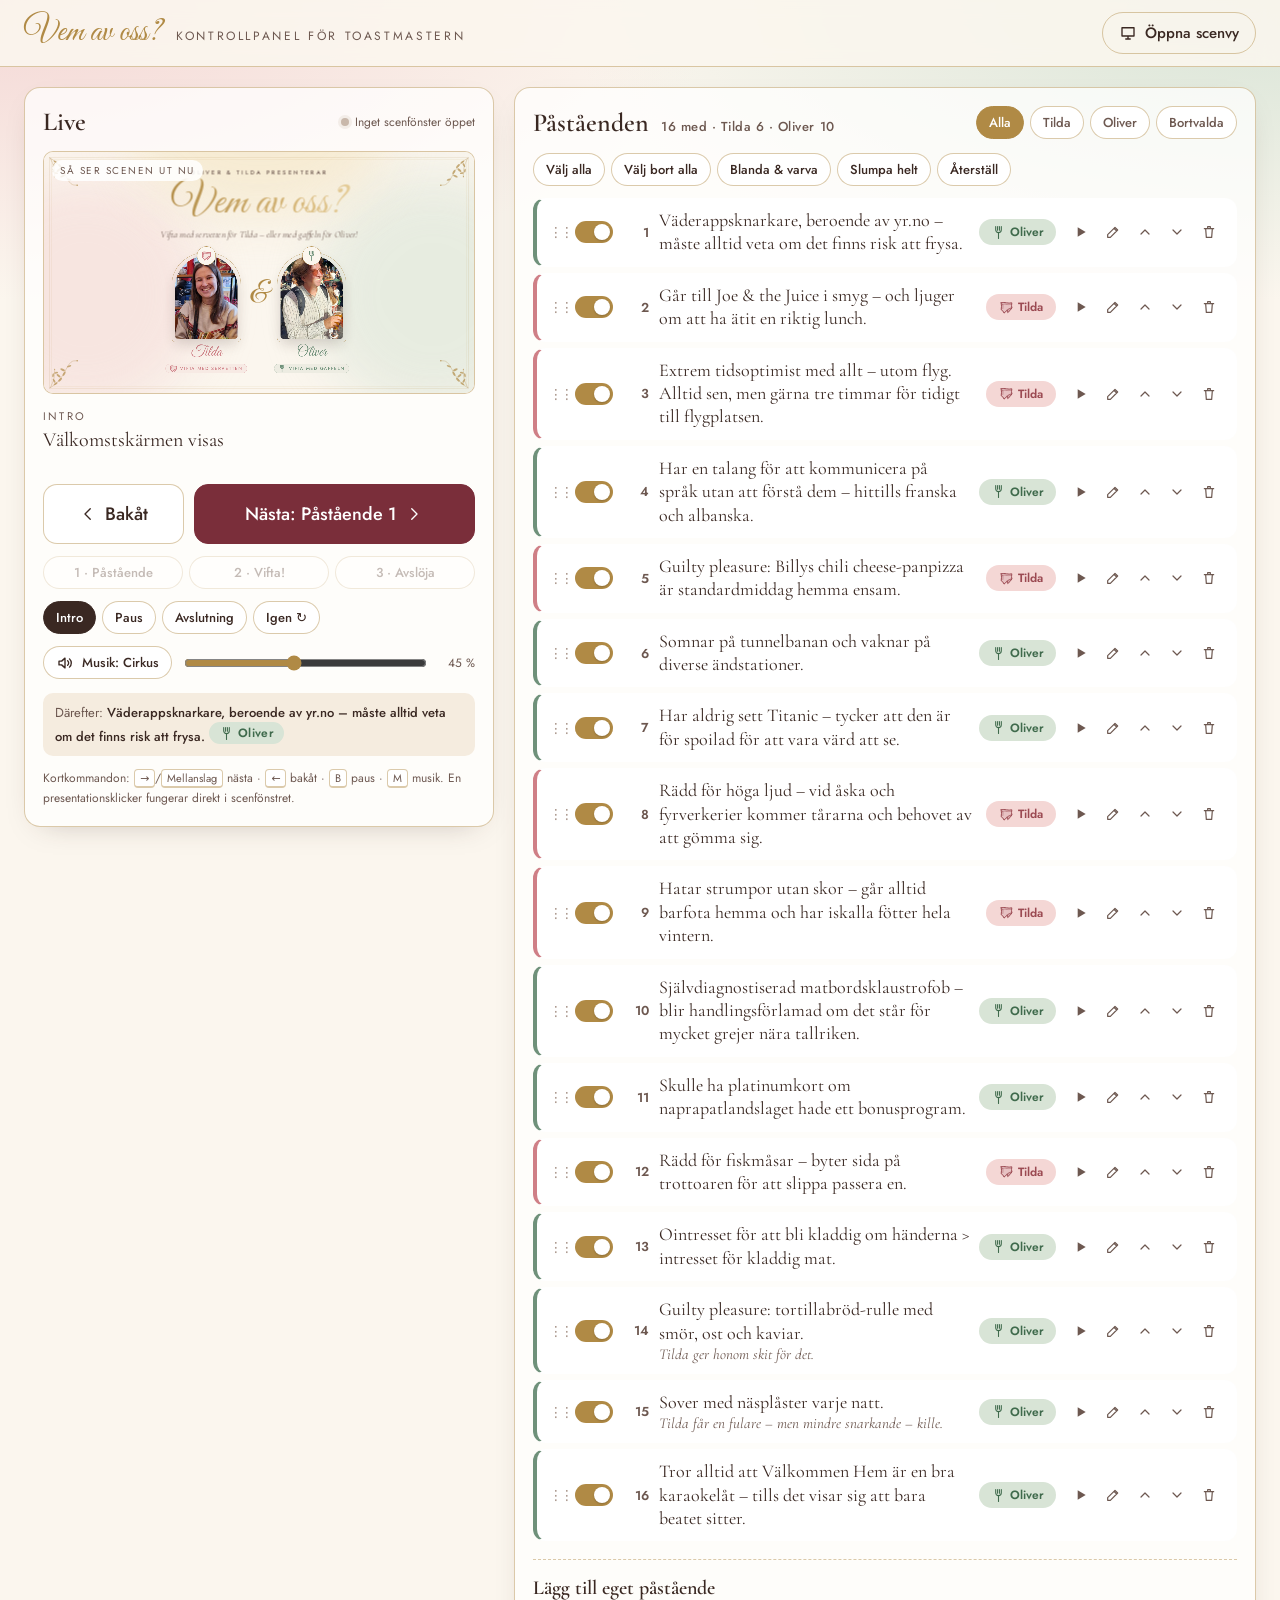
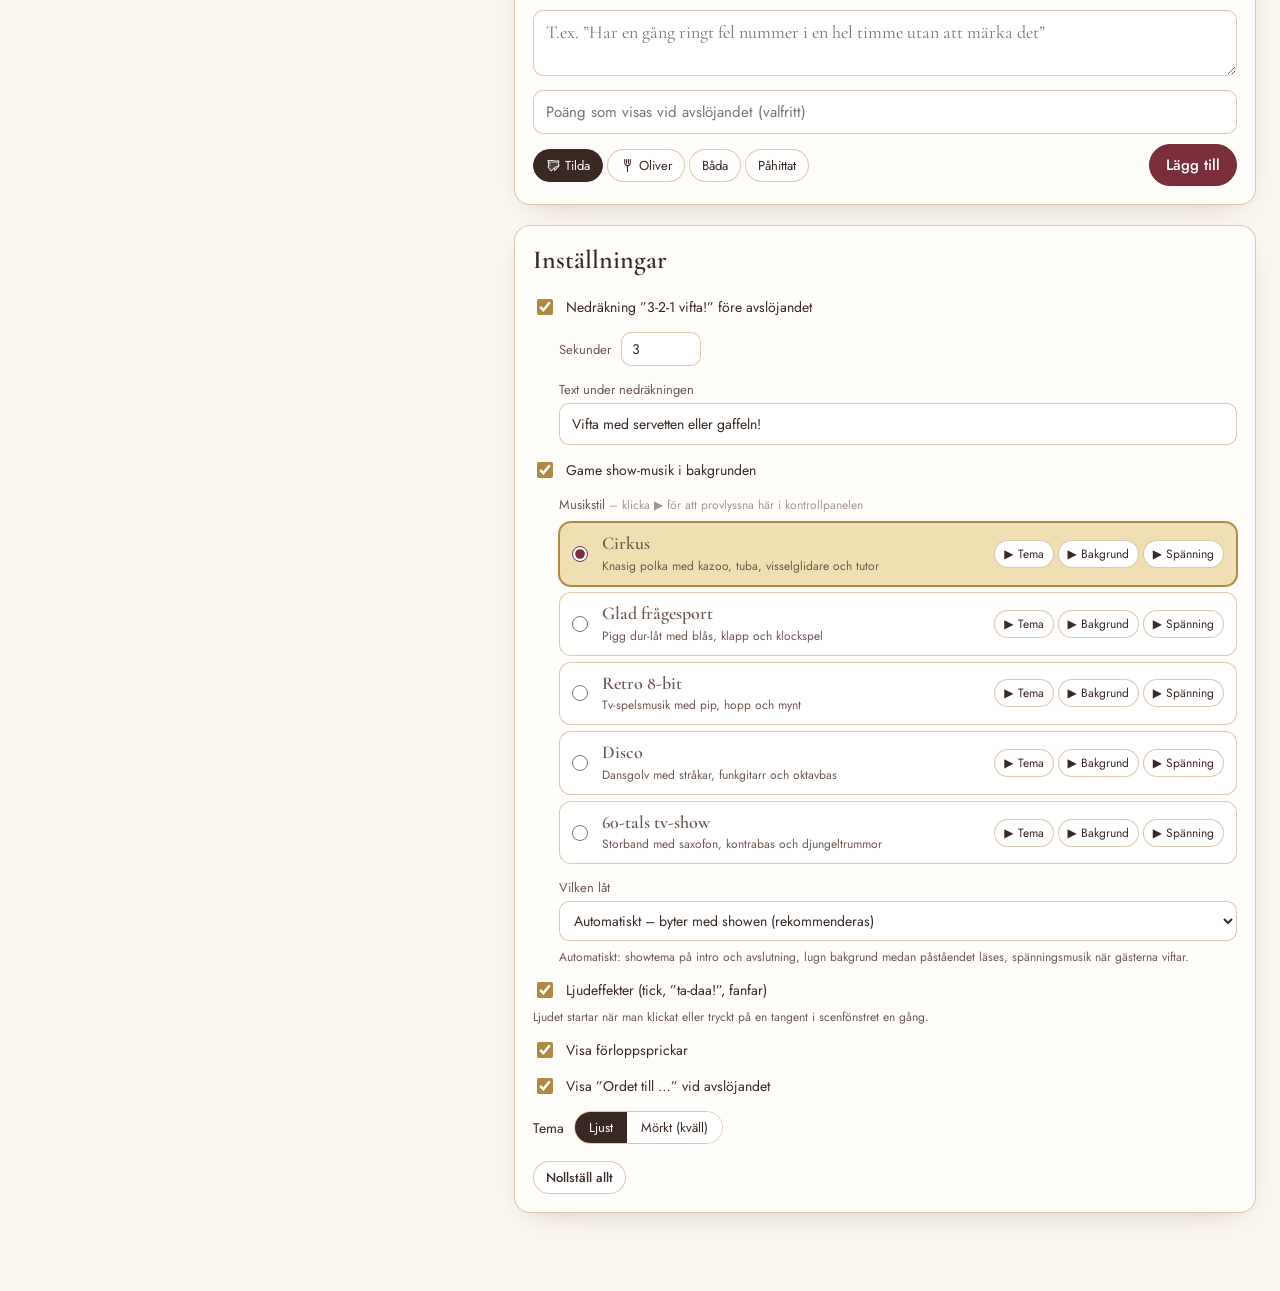
==== commit 3a21b39a: "Fem musikstilar att välja mellan i kontrollpanelen Varje stil har showtema, bakgrund och spänning: -" ====
--- a/admin.html
+++ b/admin.html
@@ -122,7 +122,11 @@
       <label class="row indent"><span>Sekunder</span> <input type="number" min="1" max="10" data-setting="countdownSeconds"></label>
       <label class="row indent col"><span>Text under nedräkningen</span> <input type="text" data-setting="votePrompt"></label>
       <label class="row"><input type="checkbox" data-setting="music"> <span>Game show-musik i bakgrunden</span></label>
-      <label class="row indent col"><span>Vilken musik</span>
+      <div class="row indent col">
+        <span>Musikstil <em class="muted">– klicka ▶ för att provlyssna här i kontrollpanelen</em></span>
+        <div class="packs" id="packs"></div>
+      </div>
+      <label class="row indent col"><span>Vilken låt</span>
         <select data-setting="musicMode">
           <option value="auto">Automatiskt – byter med showen (rekommenderas)</option>
           <option value="theme">Showtemat hela tiden</option>
@@ -190,6 +194,7 @@
 
   <script src="js/data.js"></script>
   <script src="js/store.js"></script>
+  <script src="js/music.js"></script>
   <script src="js/admin.js"></script>
 </body>
 </html>
--- a/css/admin.css
+++ b/css/admin.css
@@ -304,3 +304,35 @@
 }
 .hint-text { margin: 0 0 6px; font-size: 12px; color: var(--ink-soft); line-height: 1.5; }
 .hint-text.indent { padding-left: 26px; }
+
+/* ---------- Musikstilar ---------- */
+.muted { font-style: normal; color: var(--ink-faint); font-size: 12px; }
+.packs { display: grid; gap: 6px; margin-top: 4px; }
+.pack {
+  display: grid;
+  grid-template-columns: 20px 1fr auto;
+  align-items: center;
+  gap: 10px;
+  padding: 10px 12px;
+  border: 1px solid var(--line);
+  border-radius: 12px;
+  background: #fff;
+  cursor: pointer;
+  transition: border-color .15s, background .15s, box-shadow .15s;
+}
+.pack:hover { border-color: var(--gold); }
+.pack.on { border-color: var(--gold); background: var(--gold-3); box-shadow: 0 0 0 1px var(--gold); }
+.pack input { accent-color: var(--wine); width: 16px; height: 16px; margin: 0; }
+.pack b { display: block; font-family: var(--serif); font-size: 18px; font-weight: 600; line-height: 1.2; }
+.pack small { display: block; color: var(--ink-soft); font-size: 12px; margin-top: 2px; }
+.pack .play { display: flex; gap: 4px; }
+.pack .play button {
+  border: 1px solid var(--line); background: #fff; border-radius: 999px;
+  font-size: 12px; padding: 4px 9px; cursor: pointer; white-space: nowrap; color: var(--ink);
+}
+.pack .play button:hover { border-color: var(--gold); }
+.pack .play button.playing { background: var(--wine); color: #fff; border-color: var(--wine); }
+@media (max-width: 640px) {
+  .pack { grid-template-columns: 20px 1fr; }
+  .pack .play { grid-column: 2; flex-wrap: wrap; }
+}
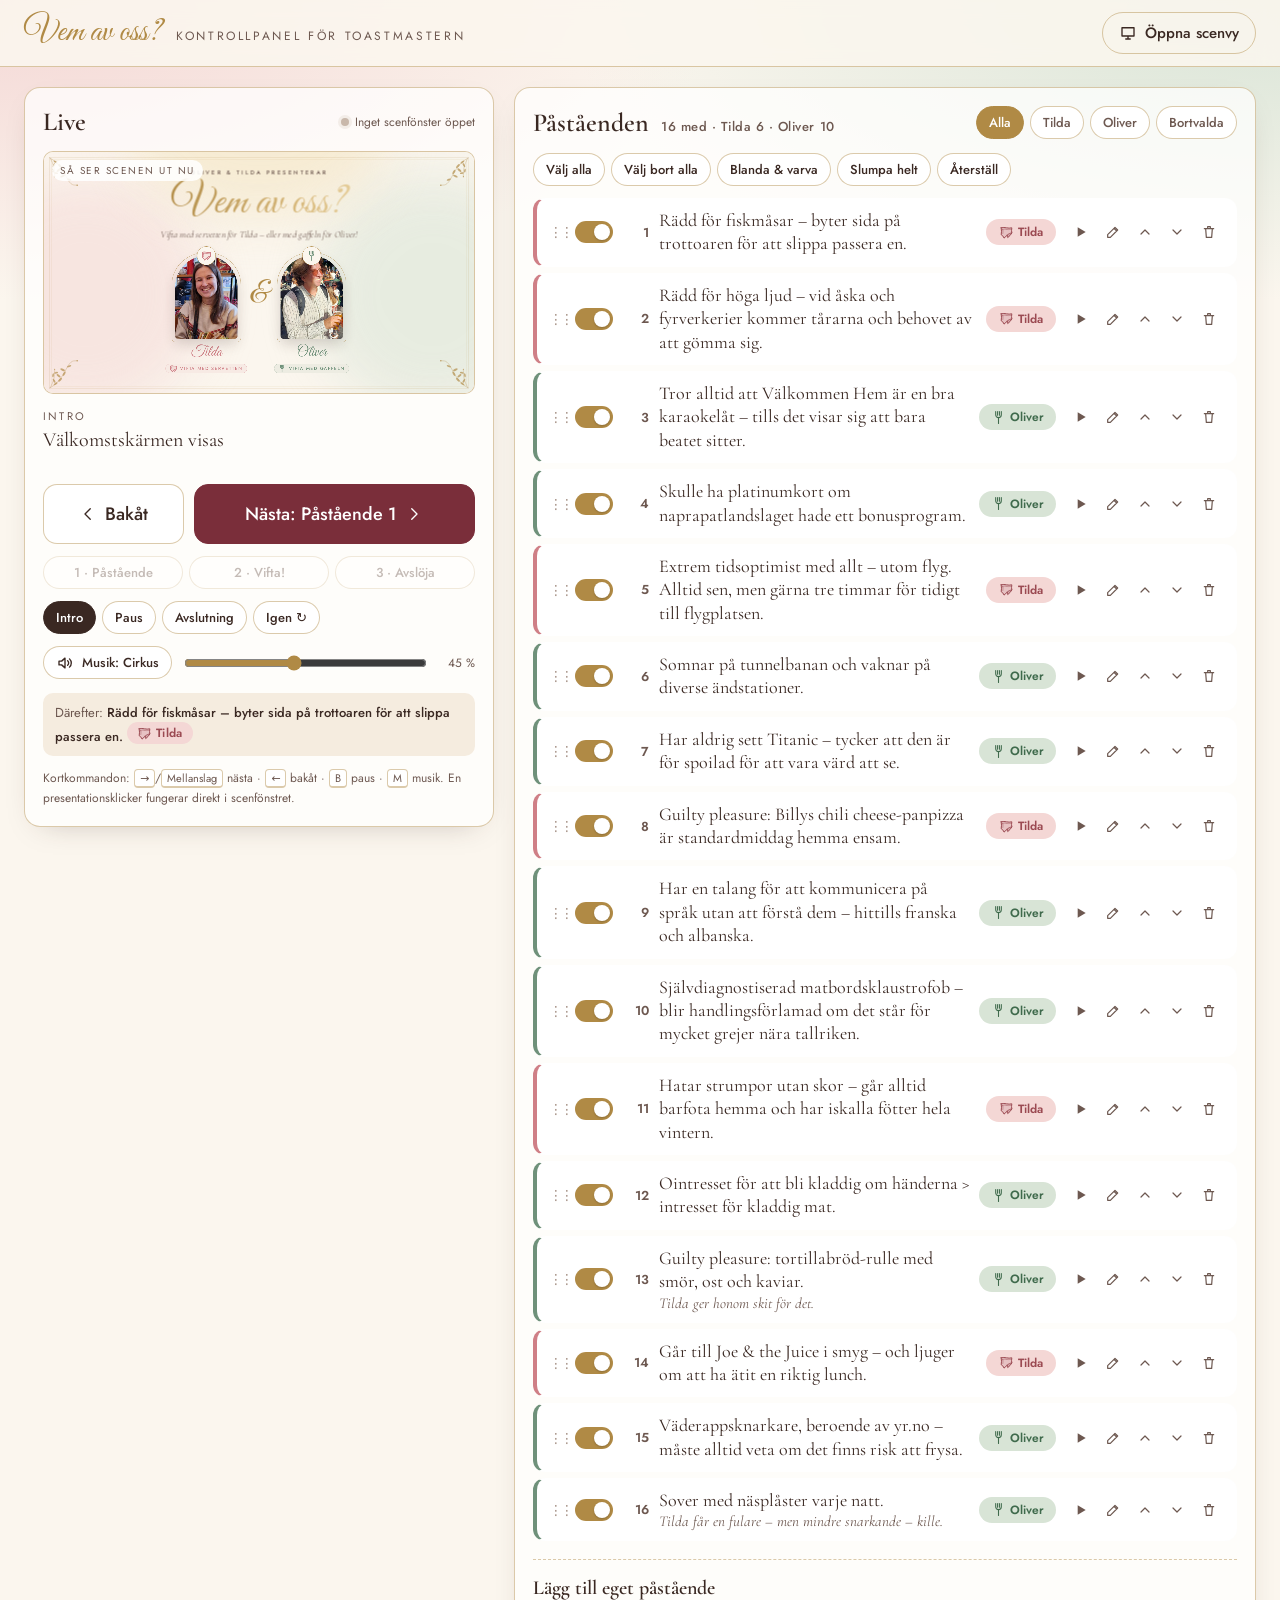
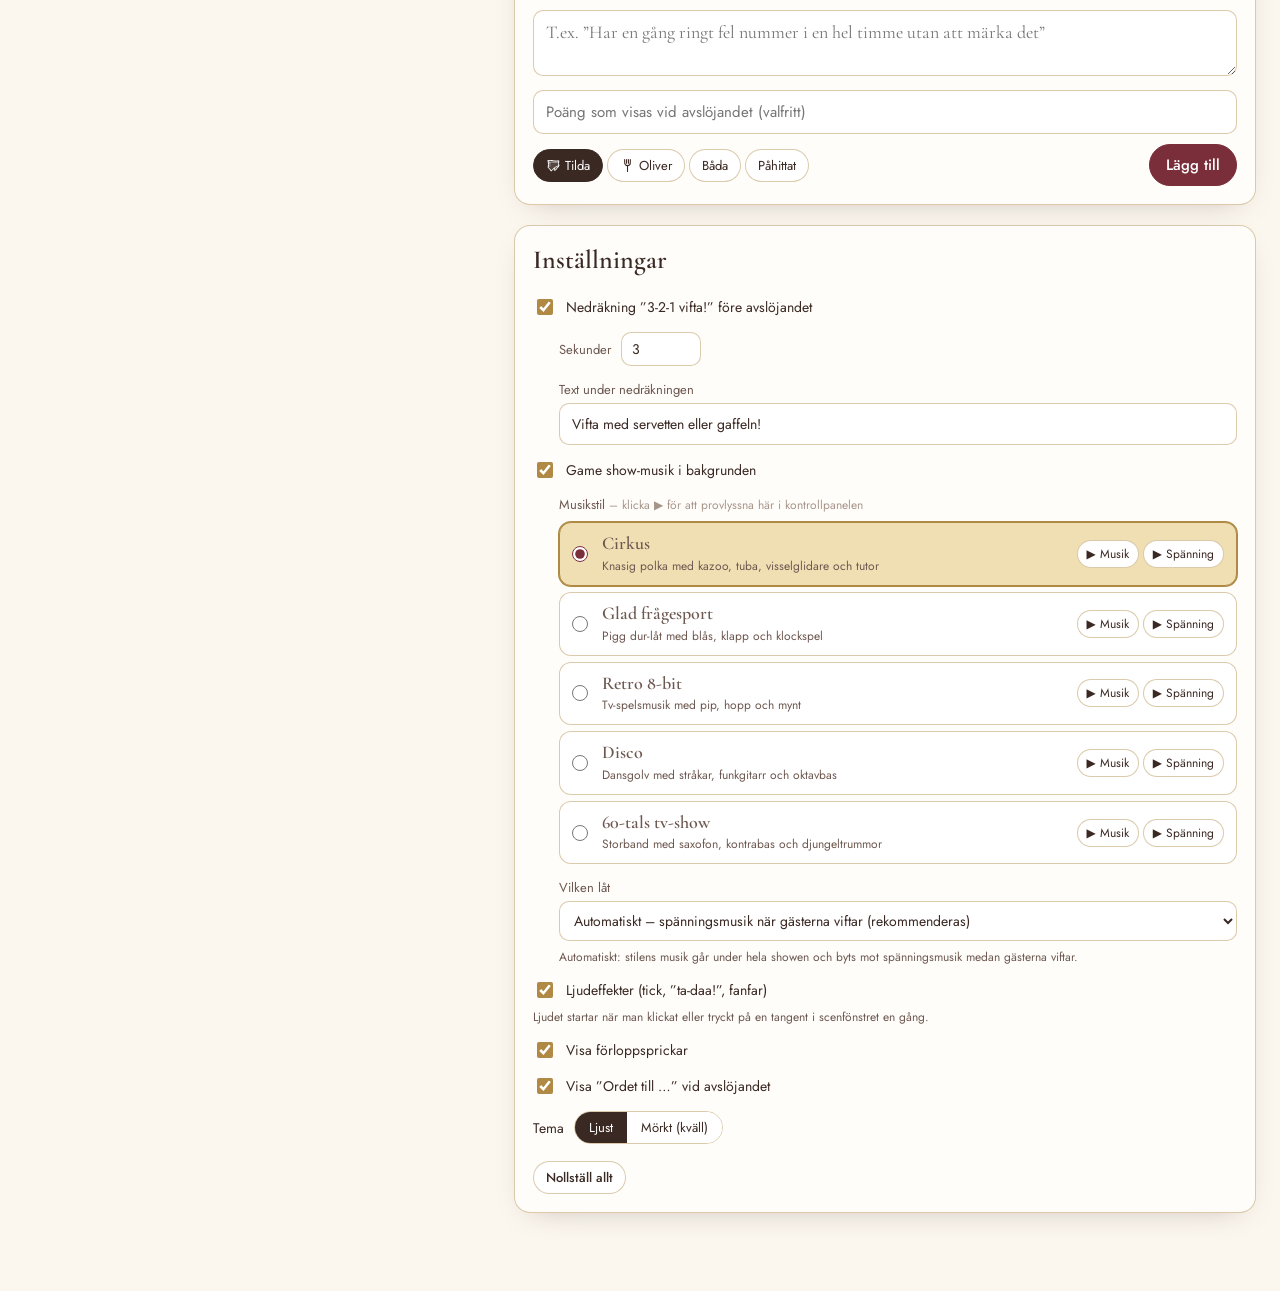
==== commit 4ec460dd: "Slå ihop tema och bakgrund till en låt per musikstil Varje stil har nu två låtar: musiken som går un" ====
--- a/admin.html
+++ b/admin.html
@@ -128,13 +128,12 @@
       </div>
       <label class="row indent col"><span>Vilken låt</span>
         <select data-setting="musicMode">
-          <option value="auto">Automatiskt – byter med showen (rekommenderas)</option>
-          <option value="theme">Showtemat hela tiden</option>
-          <option value="bed">Lugn bakgrund hela tiden</option>
+          <option value="auto">Automatiskt – spänningsmusik när gästerna viftar (rekommenderas)</option>
+          <option value="theme">Samma musik hela tiden</option>
           <option value="tension">Spänningsmusik hela tiden</option>
         </select>
       </label>
-      <p class="hint-text indent">Automatiskt: showtema på intro och avslutning, lugn bakgrund medan påståendet läses, spänningsmusik när gästerna viftar.</p>
+      <p class="hint-text indent">Automatiskt: stilens musik går under hela showen och byts mot spänningsmusik medan gästerna viftar.</p>
       <label class="row"><input type="checkbox" data-setting="sound"> <span>Ljudeffekter (tick, ”ta-daa!”, fanfar)</span></label>
       <p class="hint-text">Ljudet startar när man klickat eller tryckt på en tangent i scenfönstret en gång.</p>
       <label class="row"><input type="checkbox" data-setting="showProgress"> <span>Visa förloppsprickar</span></label>
